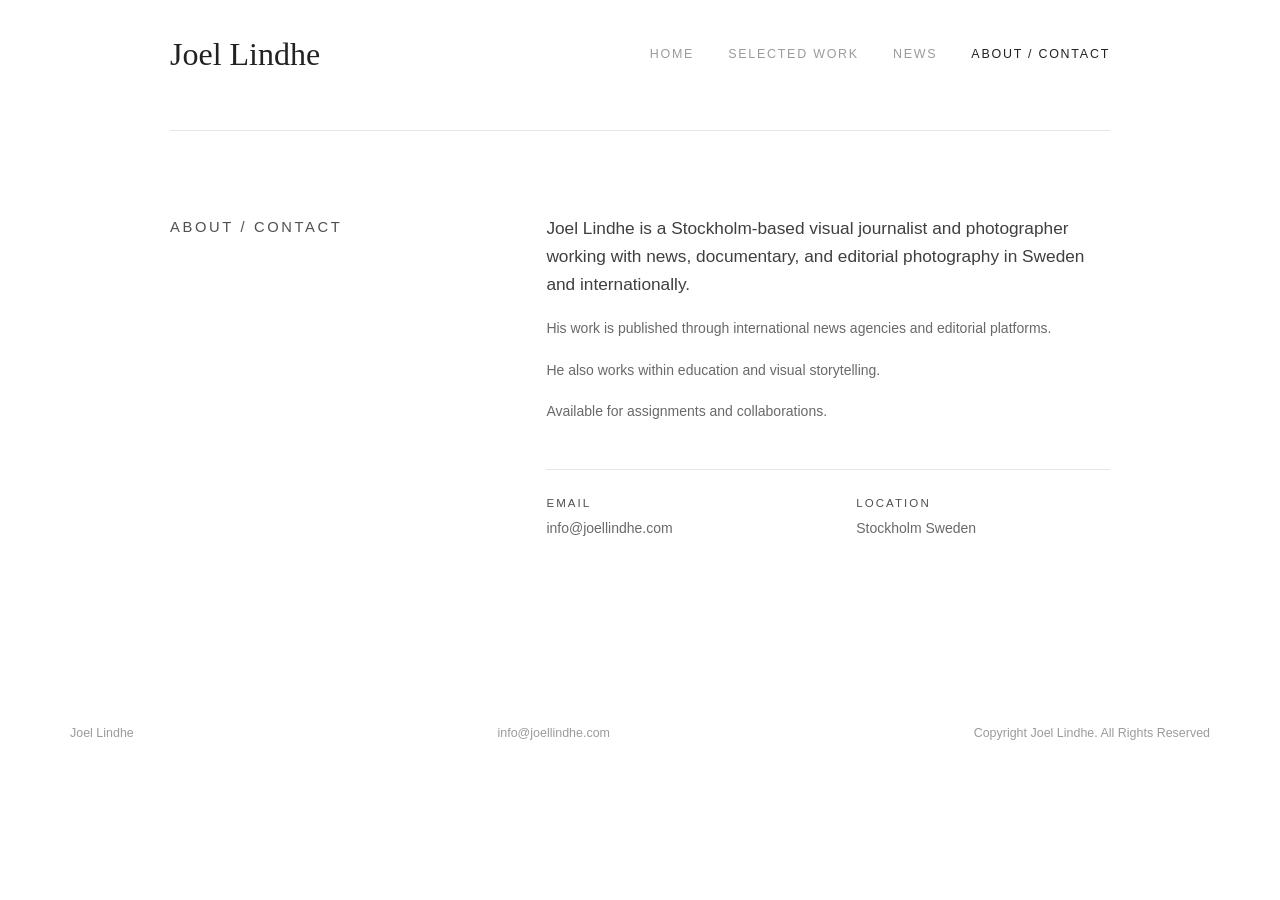
==== about-contact.html @ 35910852 "Add Joel Lindhe portfolio site" ====
<!doctype html>
<html lang="en">
  <head>
    <meta charset="utf-8" />
    <meta name="viewport" content="width=device-width, initial-scale=1" />
    <title>About / Contact | Joel Lindhe</title>
    <meta
      name="description"
      content="About and contact information for Joel Lindhe, Stockholm-based visual journalist and photographer."
    />
    <link rel="stylesheet" href="styles.css" />
  </head>
  <body>
    <header class="site-header">
      <a class="wordmark" href="index.html" aria-label="Joel Lindhe home">Joel Lindhe</a>

      <nav class="site-nav" aria-label="Primary navigation">
        <a href="index.html">Home</a>
        <a href="selected-work.html">Selected Work</a>
        <a href="news.html">News</a>
        <a href="about-contact.html" aria-current="page">About / Contact</a>
      </nav>
    </header>

    <main class="about-page">
      <section class="about-contact-layout" aria-labelledby="about-title">
        <div class="about-label">
          <h1 id="about-title">About / Contact</h1>
        </div>

        <div class="about-main">
          <p class="lead">
            Joel Lindhe is a Stockholm-based visual journalist and photographer
            working with news, documentary, and editorial photography in Sweden
            and internationally.
          </p>
          <p>
            His work is published through international news agencies and
            editorial platforms.
          </p>
          <p>He also works within education and visual storytelling.</p>
          <p>Available for assignments and collaborations.</p>

          <dl class="contact-list">
            <div>
              <dt>Email</dt>
              <dd><a href="mailto:info@joellindhe.com">info@joellindhe.com</a></dd>
            </div>
            <div>
              <dt>Location</dt>
              <dd>Stockholm Sweden</dd>
            </div>
          </dl>
        </div>
      </section>
    </main>

    <footer class="site-footer">
      <span>Joel Lindhe</span>
      <a href="mailto:info@joellindhe.com">info@joellindhe.com</a>
      <p>Copyright Joel Lindhe. All Rights Reserved</p>
    </footer>
  </body>
</html>
---- styles.css ----
:root {
  color-scheme: light;
  --blue: #3aa7d6;
  --ink: #3c3c3c;
  --soft: #8b8b8b;
  --line: #bdbdbd;
  --page: #fff;
  font-family: Arial, Helvetica, sans-serif;
}

* {
  box-sizing: border-box;
}

html {
  scroll-behavior: smooth;
}

body {
  margin: 0;
  background: var(--page);
  color: var(--ink);
  font-size: 14px;
}

img {
  display: block;
  width: auto;
  height: 100%;
  object-fit: contain;
}

a {
  color: inherit;
  text-decoration: none;
}

.site-header {
  display: grid;
  grid-template-columns: 320px 1fr;
  align-items: center;
  gap: 56px;
  width: min(940px, calc(100% - 40px));
  margin: 0 auto;
  padding: 36px 0 58px;
}

.wordmark {
  display: inline-block;
  width: max-content;
  color: #222;
  font-family: Georgia, "Times New Roman", serif;
  font-size: 2rem;
  font-weight: 400;
  line-height: 1;
}

.site-nav {
  display: flex;
  align-items: center;
  justify-content: flex-end;
  gap: 34px;
  color: #9b9b9b;
  font-size: 0.78rem;
  letter-spacing: 0.14em;
  text-transform: uppercase;
}

.site-nav a {
  display: block;
  padding: 12px 0;
  line-height: 1;
}

.site-nav a:hover {
  color: var(--blue);
}

.site-nav a[aria-current="page"] {
  color: #222;
}

main {
  width: 100%;
  overflow: hidden;
}

.home-strip {
  display: flex;
  gap: 6px;
  width: 100%;
  overflow-x: auto;
  overflow-y: hidden;
  padding-bottom: 0;
  scrollbar-width: none;
}

.home-strip::-webkit-scrollbar {
  display: none;
}

.home-strip {
  height: 664px;
}

.strip-image {
  flex: 0 0 auto;
  height: 100%;
}

h1,
h2,
p {
  margin-top: 0;
}

h1,
h2 {
  margin-bottom: 0;
  color: #505050;
  font-size: 0.92rem;
  font-weight: 400;
  letter-spacing: 0.18em;
  text-transform: uppercase;
}

.page-heading {
  width: min(940px, calc(100% - 40px));
  margin: 0 auto;
  padding: 0 0 22px;
}

.about h1,
.about-contact-layout h1 {
  margin-bottom: 0;
}

.news {
  display: grid;
  grid-template-columns: 170px minmax(0, 580px);
  gap: 42px;
  width: min(940px, calc(100% - 40px));
  margin: 0 auto;
  padding: 44px 0 28px;
  border-top: 1px solid #e5e5e5;
  color: #696969;
  line-height: 1.7;
}

.news-strip {
  height: 560px;
  margin-bottom: 42px;
}

.about,
.contact {
  display: grid;
  grid-template-columns: 170px minmax(0, 580px);
  gap: 42px;
  width: min(940px, calc(100% - 40px));
  margin: 0 auto;
  padding: 44px 0 42px;
  border-top: 1px solid #e5e5e5;
  color: #696969;
  line-height: 1.7;
}

.news p,
.about p,
.contact p {
  margin-bottom: 14px;
}

.news p:last-child,
.about p:last-child,
.contact p:last-child {
  margin-bottom: 0;
}

.contact a {
  color: var(--blue);
}

.contact-list {
  display: grid;
  gap: 16px;
  margin: 20px 0 0;
}

.contact-list div {
  display: grid;
  gap: 3px;
}

.contact-list dt {
  color: #505050;
  font-size: 0.72rem;
  letter-spacing: 0.18em;
  text-transform: uppercase;
}

.contact-list dd {
  margin: 0;
}

.about-page {
  min-height: 560px;
}

.about-contact-layout {
  display: grid;
  grid-template-columns: minmax(160px, 0.38fr) minmax(360px, 0.82fr);
  gap: clamp(48px, 9vw, 130px);
  width: min(940px, calc(100% - 40px));
  margin: 0 auto;
  padding: 84px 0 120px;
  border-top: 1px solid #e5e5e5;
  color: #696969;
}

.about-label {
  padding-top: 4px;
}

.about-main {
  max-width: 690px;
  line-height: 1.72;
}

.about-main p {
  max-width: 620px;
  margin-bottom: 17px;
}

.about-main .lead {
  color: #3f3f3f;
  font-size: 1.08rem;
  line-height: 1.62;
}

.about-contact-layout .contact-list {
  grid-template-columns: repeat(2, minmax(180px, 1fr));
  gap: 28px 56px;
  margin-top: 46px;
  padding-top: 24px;
  border-top: 1px solid #e5e5e5;
}

.site-footer {
  display: flex;
  align-items: center;
  justify-content: space-between;
  gap: 24px;
  width: min(1140px, calc(100% - 60px));
  margin: 8px auto 0;
  padding: 28px 0 26px;
  color: #9b9b9b;
  font-size: 0.78rem;
}

.site-footer p {
  margin: 0;
}

@media (max-width: 900px) {
  .site-header {
    grid-template-columns: 1fr;
    gap: 24px;
    padding-bottom: 34px;
  }

  .site-nav {
    justify-content: flex-start;
    gap: 22px;
  }

  .home-strip {
    height: 58vh;
    min-height: 380px;
  }

  .news,
  .about,
  .contact,
  .about-contact-layout {
    grid-template-columns: 1fr;
    gap: 16px;
  }

  .about-contact-layout {
    padding: 54px 0 78px;
  }

  .about-contact-layout .contact-list {
    grid-template-columns: 1fr;
  }

  .site-footer {
    align-items: flex-start;
    flex-direction: column;
    width: min(940px, calc(100% - 40px));
  }
}

@media (max-width: 560px) {
  .site-header {
    width: calc(100% - 28px);
    padding-top: 26px;
  }

  .site-nav {
    gap: 10px 18px;
    font-size: 0.68rem;
  }

  .home-strip {
    height: 420px;
  }

  .wordmark {
    font-size: 1.7rem;
  }
}
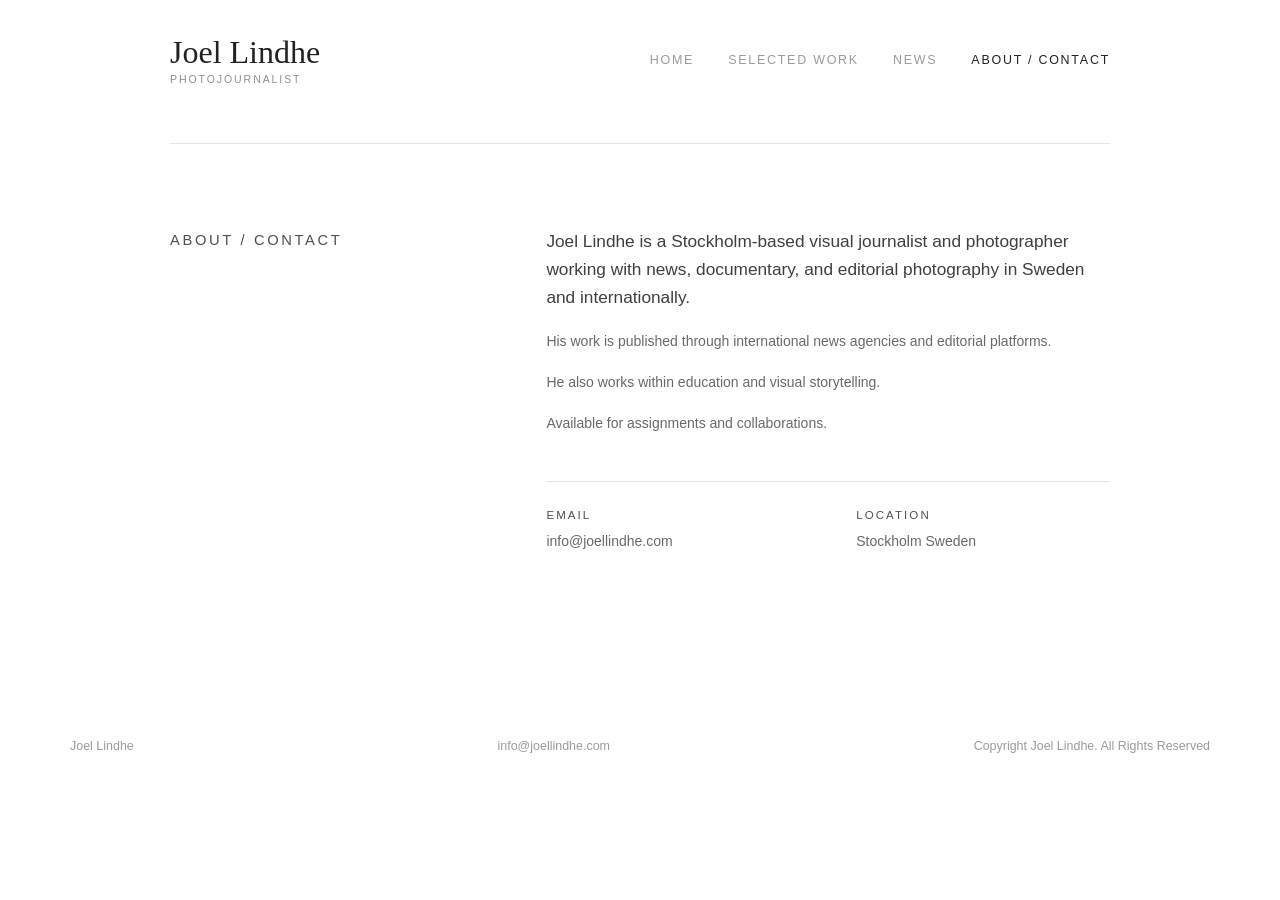
==== commit 5571d23e: "Add photojournalist label to header" ====
--- a/about-contact.html
+++ b/about-contact.html
@@ -12,7 +12,10 @@
   </head>
   <body>
     <header class="site-header">
-      <a class="wordmark" href="index.html" aria-label="Joel Lindhe home">Joel Lindhe</a>
+      <a class="wordmark" href="index.html" aria-label="Joel Lindhe home">
+        <span>Joel Lindhe</span>
+        <span>Photojournalist</span>
+      </a>
 
       <nav class="site-nav" aria-label="Primary navigation">
         <a href="index.html">Home</a>
--- a/styles.css
+++ b/styles.css
@@ -46,13 +46,22 @@
 }
 
 .wordmark {
-  display: inline-block;
+  display: inline-grid;
+  gap: 6px;
   width: max-content;
   color: #222;
   font-family: Georgia, "Times New Roman", serif;
   font-size: 2rem;
   font-weight: 400;
   line-height: 1;
+}
+
+.wordmark span:last-child {
+  color: #8f8f8f;
+  font-family: Arial, Helvetica, sans-serif;
+  font-size: 0.66rem;
+  letter-spacing: 0.18em;
+  text-transform: uppercase;
 }
 
 .site-nav {
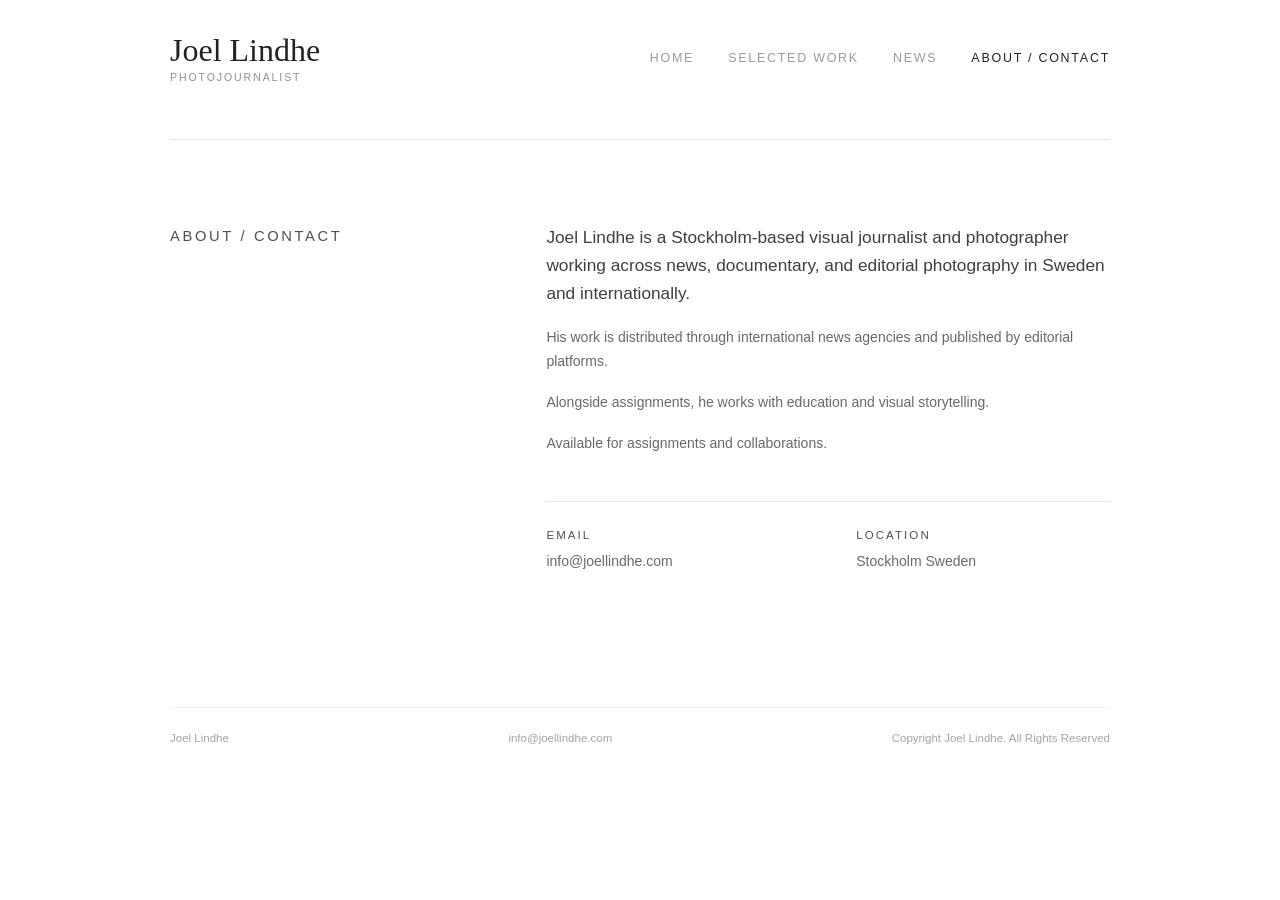
==== commit 72603b83: "Refine layout and about copy" ====
--- a/about-contact.html
+++ b/about-contact.html
@@ -34,14 +34,17 @@
         <div class="about-main">
           <p class="lead">
             Joel Lindhe is a Stockholm-based visual journalist and photographer
-            working with news, documentary, and editorial photography in Sweden
-            and internationally.
+            working across news, documentary, and editorial photography in
+            Sweden and internationally.
           </p>
           <p>
-            His work is published through international news agencies and
-            editorial platforms.
+            His work is distributed through international news agencies and
+            published by editorial platforms.
           </p>
-          <p>He also works within education and visual storytelling.</p>
+          <p>
+            Alongside assignments, he works with education and visual
+            storytelling.
+          </p>
           <p>Available for assignments and collaborations.</p>
 
           <dl class="contact-list">
--- a/styles.css
+++ b/styles.css
@@ -42,7 +42,7 @@
   gap: 56px;
   width: min(940px, calc(100% - 40px));
   margin: 0 auto;
-  padding: 36px 0 58px;
+  padding: 34px 0 56px;
 }
 
 .wordmark {
@@ -68,7 +68,7 @@
   display: flex;
   align-items: center;
   justify-content: flex-end;
-  gap: 34px;
+  gap: clamp(18px, 3vw, 34px);
   color: #9b9b9b;
   font-size: 0.78rem;
   letter-spacing: 0.14em;
@@ -260,11 +260,12 @@
   align-items: center;
   justify-content: space-between;
   gap: 24px;
-  width: min(1140px, calc(100% - 60px));
+  width: min(940px, calc(100% - 40px));
   margin: 8px auto 0;
-  padding: 28px 0 26px;
-  color: #9b9b9b;
-  font-size: 0.78rem;
+  padding: 24px 0 28px;
+  border-top: 1px solid #f1f1f1;
+  color: #a4a4a4;
+  font-size: 0.72rem;
 }
 
 .site-footer p {
@@ -274,13 +275,13 @@
 @media (max-width: 900px) {
   .site-header {
     grid-template-columns: 1fr;
-    gap: 24px;
-    padding-bottom: 34px;
+    gap: 22px;
+    padding-bottom: 30px;
   }
 
   .site-nav {
     justify-content: flex-start;
-    gap: 22px;
+    gap: 10px 22px;
   }
 
   .home-strip {
@@ -307,19 +308,21 @@
   .site-footer {
     align-items: flex-start;
     flex-direction: column;
-    width: min(940px, calc(100% - 40px));
+    gap: 10px;
   }
 }
 
 @media (max-width: 560px) {
   .site-header {
     width: calc(100% - 28px);
-    padding-top: 26px;
+    padding-top: 22px;
   }
 
   .site-nav {
-    gap: 10px 18px;
-    font-size: 0.68rem;
+    display: grid;
+    grid-template-columns: repeat(2, max-content);
+    gap: 12px 24px;
+    font-size: 0.66rem;
   }
 
   .home-strip {
@@ -329,4 +332,8 @@
   .wordmark {
     font-size: 1.7rem;
   }
-}
+
+  .wordmark span:last-child {
+    font-size: 0.6rem;
+  }
+}
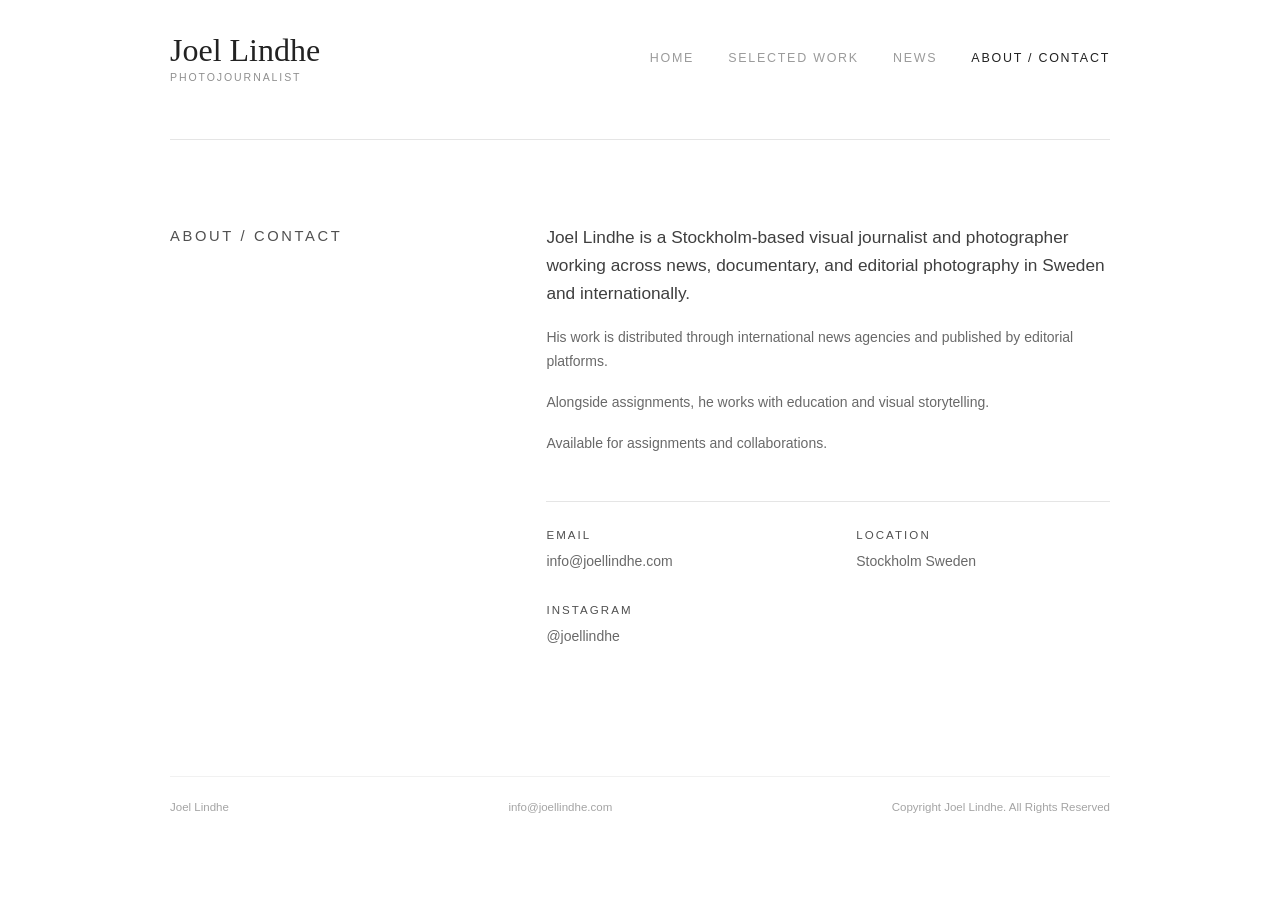
==== commit 120103ef: "Add Instagram contact link" ====
--- a/about-contact.html
+++ b/about-contact.html
@@ -56,6 +56,10 @@
               <dt>Location</dt>
               <dd>Stockholm Sweden</dd>
             </div>
+            <div>
+              <dt>Instagram</dt>
+              <dd><a href="https://www.instagram.com/joellindhe/">@joellindhe</a></dd>
+            </div>
           </dl>
         </div>
       </section>
--- a/styles.css
+++ b/styles.css
@@ -21,6 +21,10 @@
   background: var(--page);
   color: var(--ink);
   font-size: 14px;
+}
+
+body.has-lightbox {
+  overflow: hidden;
 }
 
 img {
@@ -117,6 +121,78 @@
   height: 100%;
 }
 
+.strip-image.has-caption {
+  cursor: zoom-in;
+}
+
+.lightbox {
+  position: fixed;
+  inset: 0;
+  z-index: 20;
+  display: none;
+  align-items: center;
+  justify-content: center;
+  background: rgba(255, 255, 255, 0.96);
+  padding: 46px 70px;
+}
+
+.lightbox.is-open {
+  display: flex;
+}
+
+.lightbox__figure {
+  display: grid;
+  gap: 14px;
+  max-width: min(1280px, 86vw);
+  max-height: 88vh;
+  margin: 0;
+}
+
+.lightbox__image {
+  max-width: 100%;
+  max-height: calc(88vh - 34px);
+  width: auto;
+  height: auto;
+  object-fit: contain;
+}
+
+.lightbox__caption {
+  color: #6f6f6f;
+  font-size: 0.72rem;
+  letter-spacing: 0.12em;
+  text-align: center;
+  text-transform: uppercase;
+}
+
+.lightbox button {
+  position: absolute;
+  border: 0;
+  background: transparent;
+  color: #777;
+  cursor: pointer;
+  font: inherit;
+  font-size: 0.68rem;
+  letter-spacing: 0.14em;
+  text-transform: uppercase;
+}
+
+.lightbox button:hover {
+  color: #111;
+}
+
+.lightbox__close {
+  top: 28px;
+  right: 32px;
+}
+
+.lightbox__nav--prev {
+  left: 32px;
+}
+
+.lightbox__nav--next {
+  right: 32px;
+}
+
 h1,
 h2,
 p {
@@ -336,4 +412,12 @@
   .wordmark span:last-child {
     font-size: 0.6rem;
   }
-}
+
+  .lightbox {
+    padding: 52px 20px 34px;
+  }
+
+  .lightbox__nav {
+    display: none;
+  }
+}
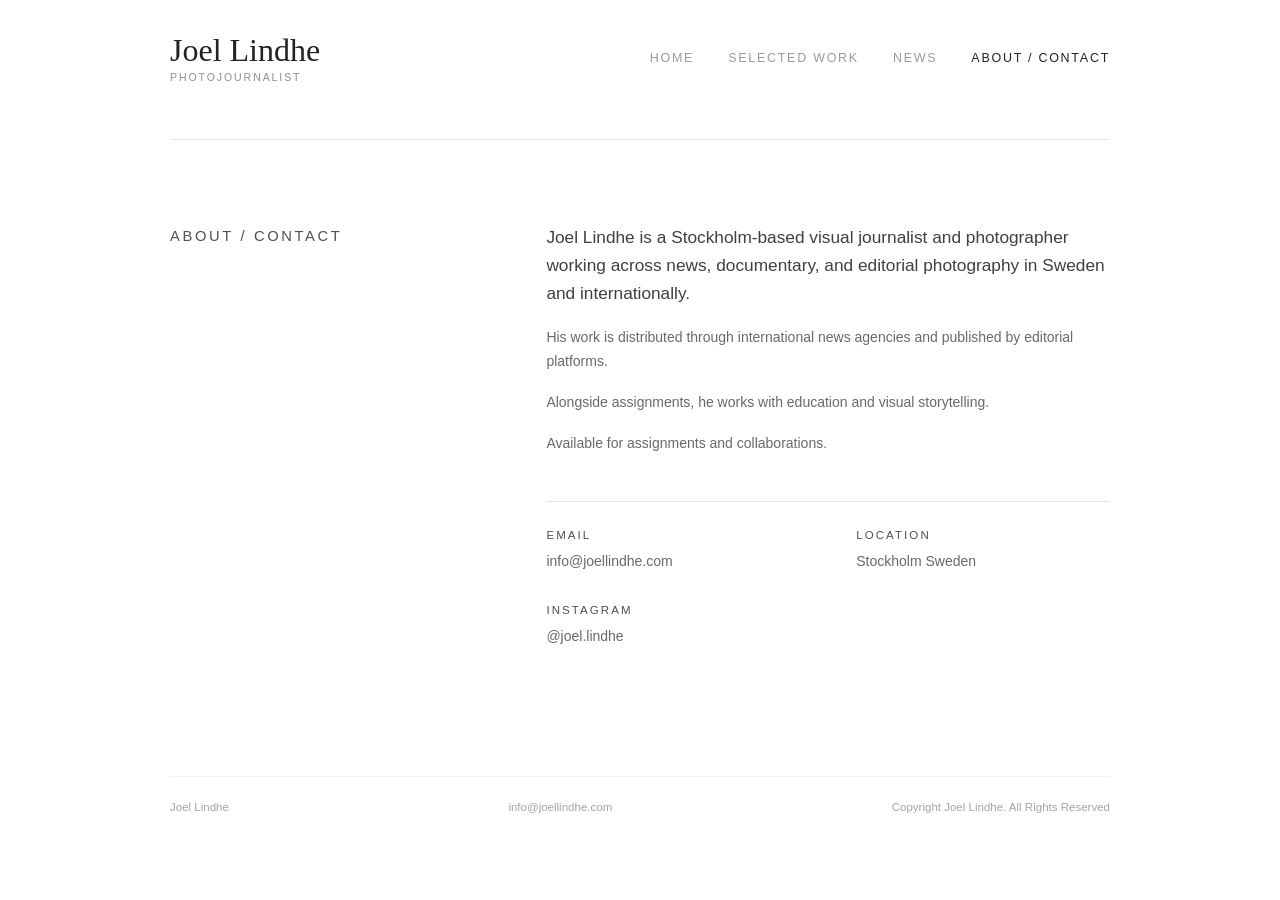
==== commit 9f611a1e: "Update Instagram link" ====
--- a/about-contact.html
+++ b/about-contact.html
@@ -58,7 +58,7 @@
             </div>
             <div>
               <dt>Instagram</dt>
-              <dd><a href="https://www.instagram.com/joellindhe/">@joellindhe</a></dd>
+              <dd><a href="https://www.instagram.com/joel.lindhe/">@joel.lindhe</a></dd>
             </div>
           </dl>
         </div>
--- a/styles.css
+++ b/styles.css
@@ -121,7 +121,7 @@
   height: 100%;
 }
 
-.strip-image.has-caption {
+.strip-image {
   cursor: zoom-in;
 }
 
@@ -142,7 +142,8 @@
 
 .lightbox__figure {
   display: grid;
-  gap: 14px;
+  gap: 10px;
+  justify-items: start;
   max-width: min(1280px, 86vw);
   max-height: 88vh;
   margin: 0;
@@ -157,11 +158,30 @@
 }
 
 .lightbox__caption {
-  color: #6f6f6f;
+  color: #4a4a4a;
   font-size: 0.72rem;
-  letter-spacing: 0.12em;
-  text-align: center;
-  text-transform: uppercase;
+  line-height: 1.42;
+  letter-spacing: 0;
+  max-width: min(520px, 72vw);
+  text-align: left;
+  text-transform: none;
+  white-space: pre-line;
+}
+
+.lightbox__caption span {
+  display: block;
+}
+
+.lightbox__meta {
+  margin-bottom: 4px;
+  color: #111;
+  font-size: 0.68rem;
+  letter-spacing: 0;
+  text-transform: none;
+}
+
+.lightbox__text {
+  color: #595959;
 }
 
 .lightbox button {
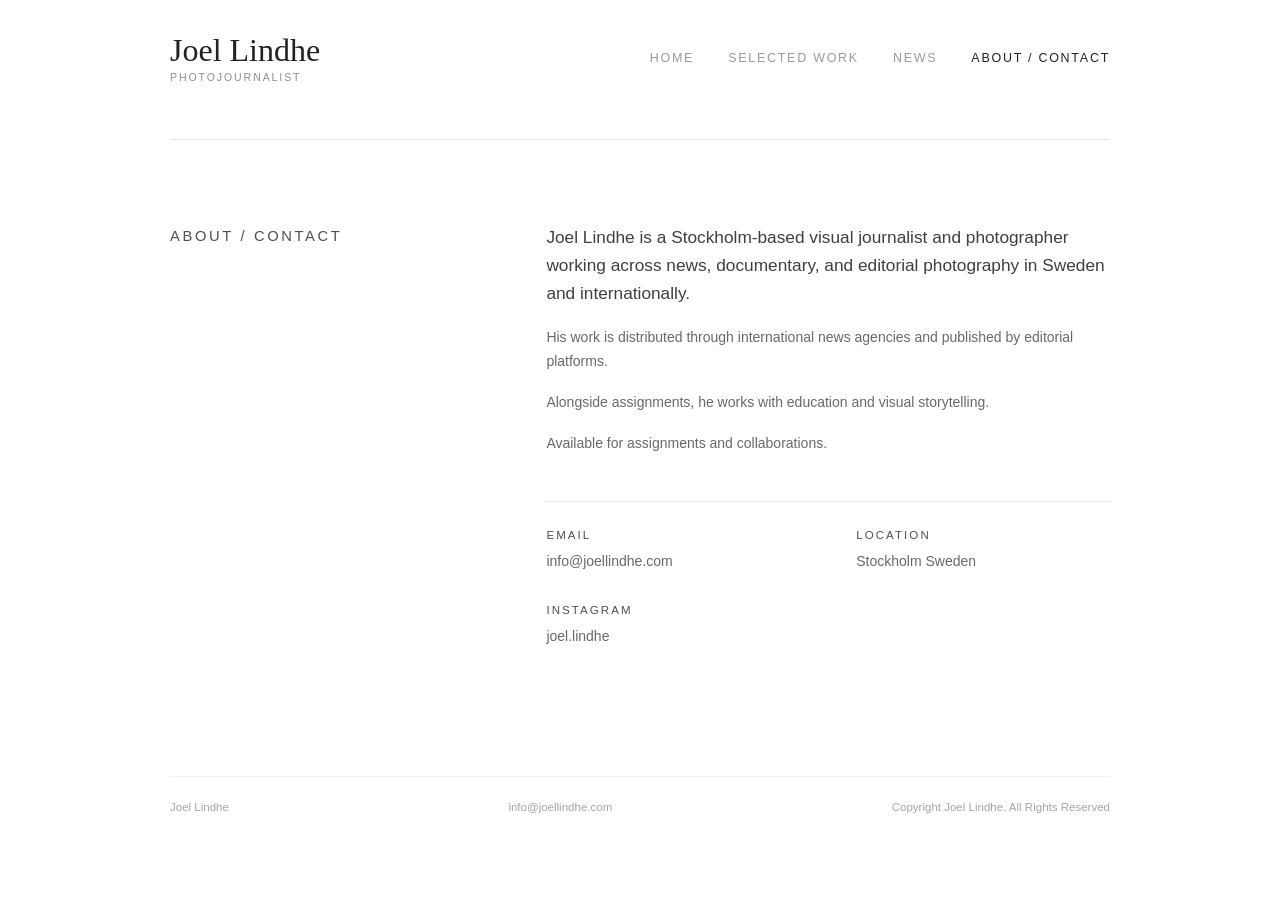
==== commit 983d8eb1: "Show Instagram username without at sign" ====
--- a/about-contact.html
+++ b/about-contact.html
@@ -58,7 +58,7 @@
             </div>
             <div>
               <dt>Instagram</dt>
-              <dd><a href="https://www.instagram.com/joel.lindhe/">@joel.lindhe</a></dd>
+              <dd><a href="https://www.instagram.com/joel.lindhe/">joel.lindhe</a></dd>
             </div>
           </dl>
         </div>
